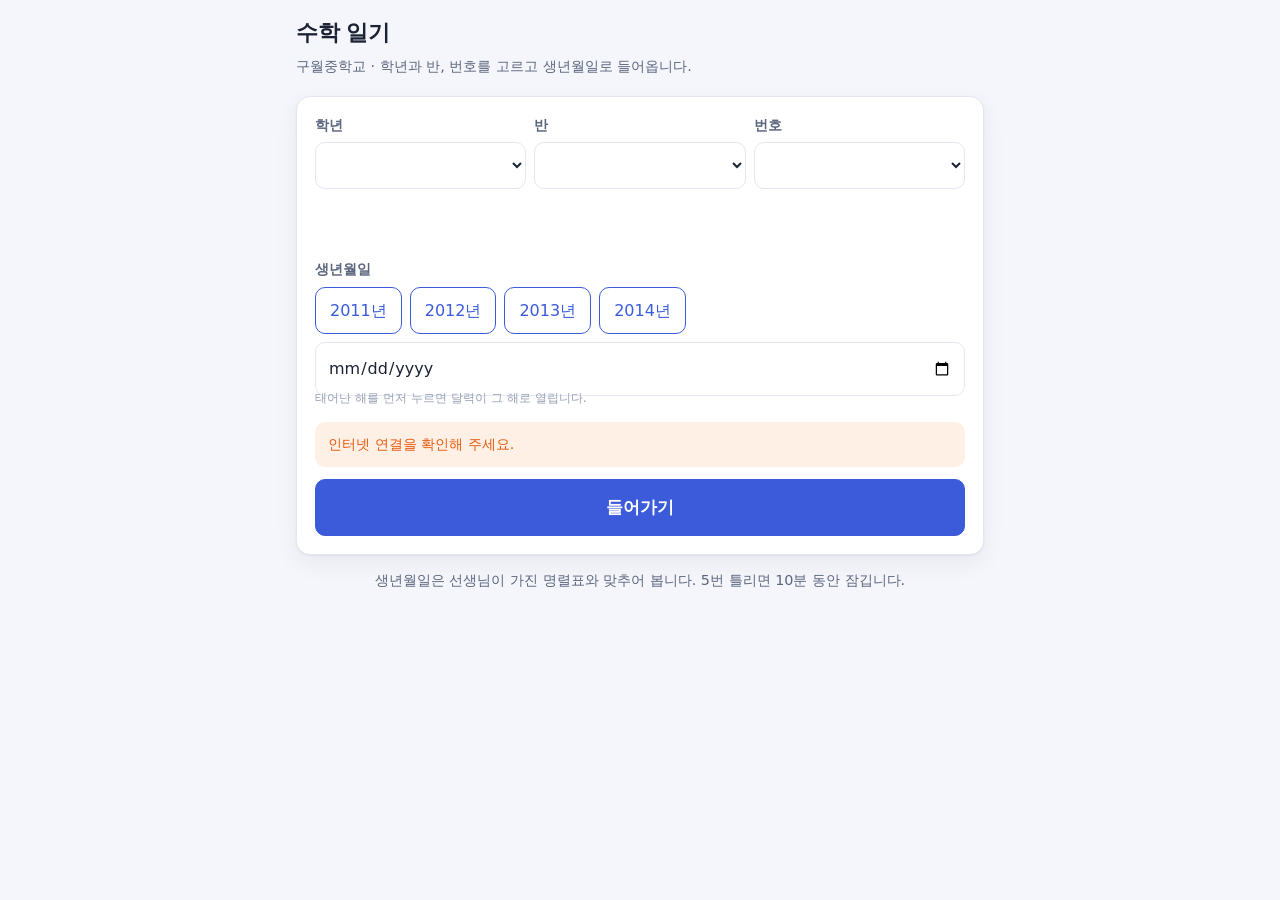
==== index.html @ 3492f1a4 "수학 일기앱 학생·교사 화면 (하이브리드 첫 판) 화면은 정적 페이지, 데이터·인증·나이스는 Apps Script 가 맡는다. - index.html   학년·반·번호 + 생년월일" ====
<!DOCTYPE html>
<html lang="ko">
<head>
<meta charset="utf-8">
<meta name="viewport" content="width=device-width, initial-scale=1, viewport-fit=cover">
<title>수학 일기</title>
<meta name="description" content="구월중학교 수학 일기 — 수학 수업이 있는 날마다 배운 것과 느낀 점을 남깁니다.">
<link rel="stylesheet" href="style.css">
<link rel="icon" href="data:image/svg+xml,<svg xmlns='http://www.w3.org/2000/svg' viewBox='0 0 100 100'><text y='.9em' font-size='90'>📐</text></svg>">
</head>
<body>
<div class="wrap">

  <!-- ══════════ 로그인 ══════════ -->
  <section id="login" class="hide">
    <h1>수학 일기</h1>
    <p class="sub">구월중학교 · 학년과 반, 번호를 고르고 생년월일로 들어옵니다.</p>
    <div class="card">
      <div id="notice" class="msg msg-info hide"></div>

      <div class="grid3">
        <div class="field">
          <label for="selG">학년</label>
          <select id="selG"></select>
        </div>
        <div class="field">
          <label for="selC">반</label>
          <select id="selC"></select>
        </div>
        <div class="field">
          <label for="selN">번호</label>
          <select id="selN"></select>
        </div>
      </div>

      <div style="text-align:center;font-size:1.5rem;font-weight:800;letter-spacing:.12em;
                  margin:4px 0 18px;min-height:2.1rem" id="maskedName"></div>

      <div class="field">
        <label for="birth">생년월일</label>
        <div class="btn-row" style="margin-bottom:8px">
          <button type="button" class="btn-ghost yr" data-y="2011">2011년</button>
          <button type="button" class="btn-ghost yr" data-y="2012">2012년</button>
          <button type="button" class="btn-ghost yr" data-y="2013">2013년</button>
          <button type="button" class="btn-ghost yr" data-y="2014">2014년</button>
        </div>
        <input type="date" id="birth" min="2004-01-01">
        <p class="hint">태어난 해를 먼저 누르면 달력이 그 해로 열립니다.</p>
      </div>

      <div id="loginMsg" class="hide"></div>
      <button class="btn-main" id="btnLogin">들어가기</button>
    </div>
    <p class="sub" style="margin-top:14px;text-align:center">
      생년월일은 선생님이 가진 명렬표와 맞추어 봅니다. 5번 틀리면 10분 동안 잠깁니다.
    </p>
  </section>

  <!-- ══════════ 달력 ══════════ -->
  <section id="cal" class="hide">
    <div class="topbar">
      <div class="who" id="who"></div>
      <button id="btnOut">나가기</button>
    </div>
    <div class="card">
      <div class="cal-head">
        <button id="btnPrev" aria-label="지난 달">◀</button>
        <div class="ym" id="ymLabel"></div>
        <button id="btnNext" aria-label="다음 달">▶</button>
      </div>
      <div class="dow"><div>일</div><div>월</div><div>화</div><div>수</div><div>목</div><div>금</div><div>토</div></div>
      <div class="cal" id="calGrid"></div>
      <div class="progress" id="progress"></div>
      <div class="bar"><i id="bar" style="width:0%"></i></div>
      <div class="legend">
        <span><i class="dot" style="background:var(--brand-soft);border:1px solid var(--brand)"></i> 쓸 수 있어요</span>
        <span><i class="dot" style="background:var(--good)"></i> 다 썼어요</span>
        <span><i class="dot" style="background:transparent;border:1px dashed var(--line)"></i> 기간이 지났어요</span>
      </div>
      <div id="calMsg" class="hide"></div>
    </div>
    <div class="card" style="margin-top:14px">
      <button class="btn-ghost" id="btnAllNotes" style="width:100%">✉ 내가 보낸 쪽지 보기</button>
    </div>
  </section>

  <!-- ══════════ 일기 작성 ══════════ -->
  <section id="ed" class="hide">
    <div class="topbar">
      <button id="btnBack">← 달력</button>
      <div class="when" id="edWhen"></div>
    </div>
    <div class="card">
      <div id="edLocked" class="msg msg-info hide"></div>

      <div class="star-row">
        <span class="lab">오늘 수업은 어땠나요?</span>
        <div class="stars" id="starC"></div>
      </div>
      <div class="star-row" style="border-top:1px solid var(--line)">
        <span class="lab">나는 얼마나 적극적이었나요?</span>
        <div class="stars" id="starM"></div>
      </div>

      <h2>📘 오늘 배운 내용</h2>
      <textarea id="tLearned" maxlength="2000"
        placeholder="예) 맞꼭지각은 항상 크기가 같다는 것을 배웠다."></textarea>
      <div class="counter" id="cLearned"></div>

      <h2>💭 느낀 점</h2>
      <textarea id="tFelt" maxlength="2000"
        placeholder="예) 처음에는 헷갈렸는데 그림을 그려 보니 이해가 됐다."></textarea>
      <div class="counter" id="cFelt"></div>

      <h2>🎯 앞으로 공부할 내용</h2>
      <textarea id="tNext" maxlength="2000"
        placeholder="예) 동위각과 엇각 문제를 더 풀어 봐야겠다."></textarea>
      <div class="counter" id="cNext"></div>

      <p class="hint" style="margin-top:14px">
        세 칸을 모두 쓰지 않아도 됩니다. 쓰고 싶은 칸만 골라 쓰세요.
      </p>

      <div id="edMsg" class="hide"></div>

      <div class="sticky">
        <div class="btn-row">
          <button class="btn-ghost" id="btnNote" style="flex:1">✉ 선생님께 하고싶은 말</button>
          <button class="btn-main" id="btnSave" style="flex:1.4;width:auto">저장하기</button>
        </div>
        <div class="hint" id="draftHint" style="margin:8px 0 0"></div>
      </div>

      <div id="myNotes"></div>
    </div>
  </section>

  <!-- ══════════ 로딩 ══════════ -->
  <section id="loading">
    <div class="loading"><div class="spin"></div>불러오는 중…</div>
  </section>

</div>

<!-- ══════════ 쪽지 모달 ══════════ -->
<div class="modal hide" id="noteModal">
  <div class="box">
    <h2 style="margin-top:0">✉ 선생님께 하고싶은 말</h2>
    <div class="secret">🔒 여기에 쓴 내용은 <b>선생님만</b> 봅니다. 일기와 따로 보관됩니다.</div>
    <textarea id="noteText" maxlength="1000" style="min-height:130px"
      placeholder="궁금한 것, 힘든 것, 하고 싶은 말을 편하게 적어도 됩니다."></textarea>
    <div id="noteMsg" class="hide"></div>
    <div class="btn-row" style="margin-top:12px">
      <button id="noteCancel" style="flex:1">닫기</button>
      <button class="btn-main" id="noteSend" style="flex:1.4;width:auto">보내기</button>
    </div>
  </div>
</div>

<!-- ══════════ 내 쪽지함 모달 ══════════ -->
<div class="modal hide" id="listModal">
  <div class="box">
    <h2 style="margin-top:0">내가 보낸 쪽지</h2>
    <div id="listBody"></div>
    <button style="width:100%;margin-top:14px" id="listClose">닫기</button>
  </div>
</div>

<script src="config.js"></script>
<script>
(function () {
  'use strict';

  var $ = function (id) { return document.getElementById(id); };
  var BOOT = null;      // 서버가 준 기본 설정
  var ME = null;        // { sid, g, c, n, name }
  var TOKEN = null;
  var YM = null;        // 보고 있는 달 'YYYYMM'
  var MONTH = null;     // 이번 달 응답
  var CUR = null;       // 작성 중인 { ymd, perio, editable }
  var starC = 0, starM = 0;
  var draftTimer = null;

  /* ── 저장소(사생활 보호 모드에서도 죽지 않게) ── */
  function lsGet(k) { try { return localStorage.getItem(k); } catch (e) { return null; } }
  function lsSet(k, v) { try { localStorage.setItem(k, v); } catch (e) {} }
  function lsDel(k) { try { localStorage.removeItem(k); } catch (e) {} }

  /* ── 화면 전환 ── */
  function show(id) {
    ['login', 'cal', 'ed', 'loading'].forEach(function (s) {
      $(s).classList.toggle('hide', s !== id);
    });
    window.scrollTo(0, 0);
  }
  function msg(el, text, kind) {
    var e = $(el);
    if (!text) { e.className = 'hide'; e.textContent = ''; return; }
    e.className = 'msg msg-' + (kind || 'err');
    e.textContent = text;
  }
  function errText(r) {
    if (!r) return '알 수 없는 문제가 생겼습니다.';
    if (r.error === 'birth') {
      return r.left > 0
        ? '생년월일이 맞지 않습니다. ' + r.left + '번 더 틀리면 잠깁니다.'
        : '생년월일이 맞지 않습니다.';
    }
    if (r.error === 'locked') return (r.minutes || 10) + '분 동안 잠겼습니다. 잠시 뒤 다시 해 주세요.';
    if (r.error === 'too_late') return '작성 기간(' + r.days + '일)이 지나 고칠 수 없습니다.';
    return window.ERRMSG[r.error] || ('문제가 생겼습니다. (' + r.error + ')');
  }
  function fmtYmd(ymd) {
    var d = ymd.slice(0, 4) + '년 ' + (+ymd.slice(4, 6)) + '월 ' + (+ymd.slice(6, 8)) + '일';
    var dow = ['일', '월', '화', '수', '목', '금', '토'][
      new Date(+ymd.slice(0, 4), +ymd.slice(4, 6) - 1, +ymd.slice(6, 8)).getDay()];
    return d + ' (' + dow + ')';
  }

  /* ══════════ 시작 ══════════ */
  async function boot() {
    show('loading');
    try {
      BOOT = await window.api('boot');
    } catch (e) {
      show('login');
      msg('loginMsg', e.message, 'err');
      return;
    }
    if (BOOT.error) { show('login'); msg('loginMsg', errText(BOOT), 'err'); return; }
    if (BOOT.notice) { $('notice').textContent = BOOT.notice; $('notice').classList.remove('hide'); }
    if (!BOOT.open) {
      show('login');
      msg('loginMsg', '지금은 일기앱이 잠겨 있습니다.', 'info');
      $('btnLogin').disabled = true;
    }
    $('birth').max = BOOT.today.slice(0, 4) + '-' + BOOT.today.slice(4, 6) + '-' + BOOT.today.slice(6, 8);

    // 학년 채우기
    var g = $('selG');
    g.innerHTML = BOOT.grades.map(function (x) {
      return '<option value="' + x + '">' + x + '학년</option>';
    }).join('');
    fillClasses();

    // 이미 들어와 있던 사람은 바로 달력으로
    TOKEN = lsGet('md.token');
    var saved = lsGet('md.me');
    if (TOKEN && saved) {
      try { ME = JSON.parse(saved); } catch (e) { ME = null; }
      if (ME) { openCalendar(BOOT.today.slice(0, 6)); return; }
    }
    show('login');
  }

  function fillClasses() {
    var g = +$('selG').value;
    var list = (BOOT.classes[g] || []).slice().sort(function (a, b) { return a - b; });
    $('selC').innerHTML = list.map(function (x) {
      return '<option value="' + x + '">' + x + '반</option>';
    }).join('');
    fillNumbers();
  }

  async function fillNumbers() {
    var g = +$('selG').value, c = +$('selC').value;
    if (!g || !c) return;
    $('selN').innerHTML = '<option>…</option>';
    $('maskedName').textContent = '';
    var r;
    try { r = await window.api('numbers', { grade: g, cls: c }); }
    catch (e) { msg('loginMsg', e.message, 'err'); return; }
    if (r.error) { msg('loginMsg', errText(r), 'err'); return; }
    msg('loginMsg', '');
    $('selN').innerHTML = '<option value="">번호</option>' + r.students.map(function (s) {
      return '<option value="' + s.no + '" data-m="' + s.masked + '">' + s.no + '번</option>';
    }).join('');
    showMasked();
  }

  function showMasked() {
    var o = $('selN').selectedOptions[0];
    $('maskedName').textContent = (o && o.dataset.m) ? o.dataset.m : '';
  }

  async function doLogin() {
    var g = +$('selG').value, c = +$('selC').value, n = +$('selN').value;
    var b = $('birth').value;
    if (!n) { msg('loginMsg', '번호를 골라 주세요.', 'err'); return; }
    if (!b) { msg('loginMsg', '생년월일을 골라 주세요.', 'err'); return; }
    $('btnLogin').disabled = true;
    $('btnLogin').textContent = '확인 중…';
    var r;
    try { r = await window.api('login', { grade: g, cls: c, no: n, birth: b }); }
    catch (e) { msg('loginMsg', e.message, 'err'); reset(); return; }
    if (r.error) { msg('loginMsg', errText(r), 'err'); reset(); return; }
    TOKEN = r.token;
    ME = r.student;
    lsSet('md.token', TOKEN);
    lsSet('md.me', JSON.stringify(ME));
    reset();
    openCalendar(BOOT.today.slice(0, 6));

    function reset() {
      $('btnLogin').disabled = false;
      $('btnLogin').textContent = '들어가기';
    }
  }

  function logout() {
    lsDel('md.token'); lsDel('md.me');
    TOKEN = null; ME = null;
    $('birth').value = '';
    show('login');
  }

  /* ══════════ 달력 ══════════ */
  async function openCalendar(ym) {
    YM = ym;
    show('loading');
    var r;
    try { r = await window.api('month', { token: TOKEN, ym: ym }); }
    catch (e) { show('cal'); msg('calMsg', e.message, 'err'); return; }
    if (r.error === 'auth') { logout(); msg('loginMsg', window.ERRMSG.auth, 'info'); return; }
    if (r.error) { show('cal'); msg('calMsg', errText(r), 'err'); return; }
    MONTH = r;
    ME = Object.assign(ME || {}, r.student, { sid: ME ? ME.sid : null });
    $('who').innerHTML = r.student.name + '<small>' + r.student.g + '학년 ' + r.student.c +
      '반 ' + r.student.n + '번</small>';
    msg('calMsg', '');
    renderCalendar();
    show('cal');
  }

  function renderCalendar() {
    var y = +YM.slice(0, 4), m = +YM.slice(4, 6);
    $('ymLabel').textContent = y + '년 ' + m + '월';

    // 날짜 → 그 날의 수업들
    var byDay = {};
    MONTH.days.forEach(function (d) {
      (byDay[d.ymd] = byDay[d.ymd] || []).push(d);
    });

    var first = new Date(y, m - 1, 1).getDay();
    var last = new Date(y, m, 0).getDate();
    var html = '';
    for (var i = 0; i < first; i++) html += '<div class="cell blank"></div>';
    for (var d = 1; d <= last; d++) {
      var ymd = YM + ('0' + d).slice(-2);
      var dow = new Date(y, m - 1, d).getDay();
      var cls = 'cell' + (ymd === MONTH.today ? ' today' : '') +
                (dow === 0 ? ' sun' : dow === 6 ? ' sat' : '');
      html += '<div class="' + cls + '"><div class="dnum">' + d + '</div>';
      (byDay[ymd] || []).forEach(function (s) {
        var k = s.done ? 'done' : (s.editable ? '' : 'locked');
        var tag = s.done ? '다 썼어요' : (s.editable ? '쓰기' : '기간 지남');
        var star = s.done && s.starClass ? ' ' + '★'.repeat(s.starClass) : '';
        html += '<button class="slot ' + k + '" data-ymd="' + s.ymd + '" data-perio="' + s.perio + '"' +
                (s.editable || s.done ? '' : ' disabled') + '>' +
                s.perio + '교시 ' + (BOOT.subject || '수학') +
                '<span class="tag">' + tag + star +
                (s.notes ? ' ✉' + s.notes : '') + '</span></button>';
      });
      html += '</div>';
    }
    $('calGrid').innerHTML = html;

    var tot = MONTH.days.length;
    var done = MONTH.days.filter(function (d2) { return d2.done; }).length;
    $('progress').textContent = tot
      ? '이번 달 수학 수업 ' + tot + '번 중 ' + done + '번 썼어요.'
      : '이번 달에는 수학 수업이 없어요.';
    $('bar').style.width = tot ? Math.round(done / tot * 100) + '%' : '0%';

    Array.prototype.forEach.call($('calGrid').querySelectorAll('.slot'), function (b) {
      b.addEventListener('click', function () {
        openEditor(b.dataset.ymd, +b.dataset.perio);
      });
    });
  }

  function moveMonth(step) {
    var y = +YM.slice(0, 4), m = +YM.slice(4, 6) + step;
    if (m < 1) { m = 12; y--; }
    if (m > 12) { m = 1; y++; }
    openCalendar(String(y) + ('0' + m).slice(-2));
  }

  /* ══════════ 일기 작성 ══════════ */
  function draftKey(ymd, perio) { return 'md.draft.' + (ME ? ME.sid : '') + '.' + ymd + '.' + perio; }

  async function openEditor(ymd, perio) {
    show('loading');
    var r;
    try { r = await window.api('entry', { token: TOKEN, ymd: ymd, perio: perio }); }
    catch (e) { show('cal'); msg('calMsg', e.message, 'err'); return; }
    if (r.error === 'auth') { logout(); return; }
    if (r.error) { show('cal'); msg('calMsg', errText(r), 'err'); return; }

    CUR = { ymd: ymd, perio: perio, editable: r.editable };
    $('edWhen').textContent = fmtYmd(ymd) + ' ' + perio + '교시';
    msg('edMsg', '');

    var e = r.entry;
    var draft = null;
    try { draft = JSON.parse(lsGet(draftKey(ymd, perio)) || 'null'); } catch (x) {}
    // 저장된 것보다 임시저장이 더 최근이면 임시저장을 살린다
    var useDraft = draft && (!e.savedMs || draft.at > e.savedMs);
    var src = useDraft ? draft : e;

    $('tLearned').value = src.learned || '';
    $('tFelt').value = src.felt || '';
    $('tNext').value = src.next || '';
    starC = src.starClass || 0;
    starM = src.starMe || 0;
    paintStars();
    counters();
    $('draftHint').textContent = useDraft
      ? '⚠ 저장하지 않고 닫은 내용이 남아 있어 되살렸습니다.'
      : (e.savedMs ? '저장됨 · ' + (e.editCnt ? e.editCnt + '번 고쳤어요' : '') : '');

    var lock = !r.editable;
    ['tLearned', 'tFelt', 'tNext'].forEach(function (i) { $(i).disabled = lock; });
    $('btnSave').disabled = lock;
    Array.prototype.forEach.call(document.querySelectorAll('.stars button'), function (b) {
      b.disabled = lock;
    });
    $('edLocked').classList.toggle('hide', !lock);
    if (lock) {
      $('edLocked').textContent = '작성 기간이 지나 읽기만 할 수 있습니다.';
    }

    renderMyNotes(r.notes);
    show('ed');
  }

  function paintStars() {
    [['starC', starC], ['starM', starM]].forEach(function (p) {
      var box = $(p[0]);
      if (!box.children.length) {
        box.innerHTML = '★★★★★'.split('').map(function (_, i) {
          return '<button type="button" data-v="' + (i + 1) + '" aria-label="' + (i + 1) + '점">★</button>';
        }).join('');
        Array.prototype.forEach.call(box.children, function (b) {
          b.addEventListener('click', function () {
            var v = +b.dataset.v;
            if (p[0] === 'starC') starC = (starC === v ? 0 : v);
            else starM = (starM === v ? 0 : v);
            paintStars();
            saveDraft();
          });
        });
      }
      var val = (p[0] === 'starC') ? starC : starM;
      Array.prototype.forEach.call(box.children, function (b, i) {
        b.classList.toggle('on', i < val);
      });
    });
  }

  function counters() {
    [['tLearned', 'cLearned'], ['tFelt', 'cFelt'], ['tNext', 'cNext']].forEach(function (p) {
      var n = $(p[0]).value.length;
      $(p[1]).textContent = n ? n + ' / 2000자' : '';
    });
  }

  function saveDraft() {
    if (!CUR || !CUR.editable) return;
    lsSet(draftKey(CUR.ymd, CUR.perio), JSON.stringify({
      learned: $('tLearned').value, felt: $('tFelt').value, next: $('tNext').value,
      starClass: starC, starMe: starM, at: Date.now()
    }));
  }

  async function doSave() {
    if (!CUR) return;
    var payload = {
      token: TOKEN, ymd: CUR.ymd, perio: CUR.perio,
      learned: $('tLearned').value, felt: $('tFelt').value, next: $('tNext').value,
      starClass: starC, starMe: starM
    };
    $('btnSave').disabled = true;
    $('btnSave').textContent = '저장 중…';
    var r;
    try { r = await window.api('save', payload); }
    catch (e) { msg('edMsg', e.message, 'err'); done(); return; }
    if (r.error === 'auth') { logout(); return; }
    if (r.error) { msg('edMsg', errText(r), 'err'); done(); return; }
    lsDel(draftKey(CUR.ymd, CUR.perio));
    msg('edMsg', '저장했어요!', 'ok');
    done();
    setTimeout(function () { openCalendar(YM); }, 700);

    function done() {
      $('btnSave').disabled = false;
      $('btnSave').textContent = '저장하기';
    }
  }

  /* ══════════ 쪽지 ══════════ */
  function renderMyNotes(notes) {
    if (!notes || !notes.length) { $('myNotes').innerHTML = ''; return; }
    $('myNotes').innerHTML = '<h2>✉ 이 시간에 보낸 쪽지</h2>' + notes.map(noteHtml).join('');
  }
  function noteHtml(n) {
    return '<div class="note-item"><div class="meta">' +
      new Date(n.ms).toLocaleString('ko-KR') + (n.read ? ' · 선생님이 확인했어요' : ' · 아직 안 읽음') +
      '</div><div>' + esc(n.text) + '</div>' +
      (n.reply ? '<div class="reply"><b>선생님:</b> ' + esc(n.reply) + '</div>' : '') + '</div>';
  }
  function esc(s) {
    return String(s).replace(/[&<>"]/g, function (c) {
      return ({ '&': '&amp;', '<': '&lt;', '>': '&gt;', '"': '&quot;' })[c];
    }).replace(/\n/g, '<br>');
  }

  async function sendNote() {
    var t = $('noteText').value.trim();
    if (!t) { msg('noteMsg', '내용을 적어 주세요.', 'err'); return; }
    $('noteSend').disabled = true;
    var r;
    try {
      r = await window.api('note', {
        token: TOKEN, ymd: CUR ? CUR.ymd : '', perio: CUR ? CUR.perio : 0, text: t
      });
    } catch (e) { msg('noteMsg', e.message, 'err'); $('noteSend').disabled = false; return; }
    $('noteSend').disabled = false;
    if (r.error === 'auth') { logout(); return; }
    if (r.error) { msg('noteMsg', errText(r), 'err'); return; }
    $('noteText').value = '';
    msg('noteMsg', '선생님께 보냈어요.', 'ok');
    setTimeout(function () {
      $('noteModal').classList.add('hide');
      msg('noteMsg', '');
      if (CUR) openEditor(CUR.ymd, CUR.perio);
    }, 800);
  }

  async function openAllNotes() {
    $('listBody').innerHTML = '<div class="loading"><div class="spin"></div></div>';
    $('listModal').classList.remove('hide');
    var r;
    try { r = await window.api('notes', { token: TOKEN }); }
    catch (e) { $('listBody').innerHTML = '<div class="msg msg-err">' + esc(e.message) + '</div>'; return; }
    if (r.error) { $('listBody').innerHTML = '<div class="msg msg-err">' + esc(errText(r)) + '</div>'; return; }
    $('listBody').innerHTML = r.notes.length
      ? r.notes.map(noteHtml).join('')
      : '<p class="sub">아직 보낸 쪽지가 없어요.</p>';
  }

  /* ══════════ 이어 붙이기 ══════════ */
  $('selG').addEventListener('change', fillClasses);
  $('selC').addEventListener('change', fillNumbers);
  $('selN').addEventListener('change', showMasked);
  $('btnLogin').addEventListener('click', doLogin);
  $('birth').addEventListener('keydown', function (e) { if (e.key === 'Enter') doLogin(); });
  Array.prototype.forEach.call(document.querySelectorAll('.yr'), function (b) {
    b.addEventListener('click', function () {
      // 값을 그 해 1월 1일로 두면 달력이 그 해로 열린다
      $('birth').value = b.dataset.y + '-01-01';
      $('birth').focus();
    });
  });

  $('btnOut').addEventListener('click', function () {
    if (confirm('나갈까요? 다음에 다시 번호와 생년월일로 들어와야 합니다.')) logout();
  });
  $('btnPrev').addEventListener('click', function () { moveMonth(-1); });
  $('btnNext').addEventListener('click', function () { moveMonth(1); });
  $('btnBack').addEventListener('click', function () { saveDraft(); openCalendar(YM); });
  $('btnSave').addEventListener('click', doSave);
  $('btnAllNotes').addEventListener('click', openAllNotes);
  $('listClose').addEventListener('click', function () { $('listModal').classList.add('hide'); });

  $('btnNote').addEventListener('click', function () {
    msg('noteMsg', '');
    $('noteModal').classList.remove('hide');
    $('noteText').focus();
  });
  $('noteCancel').addEventListener('click', function () { $('noteModal').classList.add('hide'); });
  $('noteSend').addEventListener('click', sendNote);

  ['tLearned', 'tFelt', 'tNext'].forEach(function (id) {
    $(id).addEventListener('input', function () {
      counters();
      clearTimeout(draftTimer);
      draftTimer = setTimeout(saveDraft, 1200);
    });
  });
  // 태블릿을 덮거나 탭을 옮길 때도 임시저장
  document.addEventListener('visibilitychange', function () {
    if (document.visibilityState === 'hidden') saveDraft();
  });

  paintStars();
  boot();
})();
</script>
</body>
</html>
---- style.css ----
/* 수학 일기앱 — 공용 스타일 (학생·교사 화면이 같이 쓴다) */

:root {
  --bg: #f4f6fb;
  --card: #ffffff;
  --ink: #1b2233;
  --ink-soft: #5c667e;
  --ink-faint: #97a0b5;
  --line: #e2e7f0;
  --brand: #3b5bdb;
  --brand-soft: #e7ecff;
  --brand-ink: #2b45ad;
  --good: #2f9e44;
  --good-soft: #e6f6e9;
  --warn: #e8590c;
  --warn-soft: #fff0e6;
  --star: #f59f00;
  --shadow: 0 1px 2px rgba(27, 34, 51, .06), 0 8px 24px rgba(27, 34, 51, .06);
  --r: 14px;
}

@media (prefers-color-scheme: dark) {
  :root:not([data-theme="light"]) {
    --bg: #12151c;
    --card: #1b1f29;
    --ink: #e8ecf5;
    --ink-soft: #a6b0c4;
    --ink-faint: #6d768b;
    --line: #2a303d;
    --brand: #748ffc;
    --brand-soft: #232b45;
    --brand-ink: #b7c4ff;
    --good: #51cf66;
    --good-soft: #1d2a21;
    --warn: #ff922b;
    --warn-soft: #2d2118;
    --star: #ffd43b;
    --shadow: 0 1px 2px rgba(0, 0, 0, .3), 0 8px 24px rgba(0, 0, 0, .3);
  }
}

* { box-sizing: border-box; }

html, body {
  margin: 0;
  padding: 0;
}

body {
  background: var(--bg);
  color: var(--ink);
  font-family: "Pretendard", -apple-system, BlinkMacSystemFont, "Malgun Gothic",
               "맑은 고딕", "Apple SD Gothic Neo", system-ui, sans-serif;
  font-size: 16px;
  line-height: 1.6;
  -webkit-text-size-adjust: 100%;
}

.wrap {
  max-width: 720px;
  margin: 0 auto;
  padding: 16px;
}

.card {
  background: var(--card);
  border: 1px solid var(--line);
  border-radius: var(--r);
  box-shadow: var(--shadow);
  padding: 18px;
}

h1 { font-size: 1.35rem; margin: 0 0 4px; letter-spacing: -.02em; }
h2 { font-size: 1.05rem; margin: 22px 0 10px; }
.sub { color: var(--ink-soft); font-size: .9rem; margin: 0 0 18px; }
.hide { display: none !important; }

/* ── 단추 ── */
button {
  font: inherit;
  cursor: pointer;
  border-radius: 10px;
  border: 1px solid var(--line);
  background: var(--card);
  color: var(--ink);
  padding: 10px 14px;
  transition: transform .05s ease, background .15s ease;
}
button:active { transform: scale(.98); }
button:disabled { opacity: .5; cursor: default; }

.btn-main {
  background: var(--brand);
  border-color: var(--brand);
  color: #fff;
  font-weight: 700;
  width: 100%;
  padding: 14px;
  font-size: 1.05rem;
}
.btn-ghost { background: transparent; color: var(--brand); border-color: var(--brand); }
.btn-row { display: flex; gap: 8px; flex-wrap: wrap; }

/* ── 입력 ── */
label { display: block; font-size: .85rem; color: var(--ink-soft); margin: 0 0 6px; font-weight: 600; }

select, input[type="date"], input[type="password"], input[type="text"], textarea {
  font: inherit;
  width: 100%;
  padding: 12px;
  border: 1px solid var(--line);
  border-radius: 10px;
  background: var(--card);
  color: var(--ink);
}
select:focus, input:focus, textarea:focus {
  outline: 2px solid var(--brand);
  outline-offset: 1px;
  border-color: var(--brand);
}
textarea { min-height: 96px; resize: vertical; line-height: 1.65; }
.field { margin-bottom: 14px; }
.grid3 { display: grid; grid-template-columns: 1fr 1fr 1fr; gap: 8px; }

/* ── 알림 줄 ── */
.msg { border-radius: 10px; padding: 11px 13px; font-size: .9rem; margin: 12px 0; }
.msg-err { background: var(--warn-soft); color: var(--warn); }
.msg-ok { background: var(--good-soft); color: var(--good); }
.msg-info { background: var(--brand-soft); color: var(--brand-ink); }

/* ── 별점 ── */
.stars { display: flex; gap: 4px; }
.stars button {
  border: none;
  background: none;
  padding: 2px 3px;
  font-size: 1.9rem;
  line-height: 1;
  color: var(--ink-faint);
}
.stars button.on { color: var(--star); }
.star-row {
  display: flex; align-items: center; justify-content: space-between;
  gap: 12px; padding: 8px 0;
}
.star-row .lab { font-weight: 600; font-size: .95rem; }

/* ── 달력 ── */
.cal-head {
  display: flex; align-items: center; justify-content: space-between;
  margin-bottom: 10px; gap: 8px;
}
.cal-head .ym { font-weight: 800; font-size: 1.15rem; }
.dow, .cal { display: grid; grid-template-columns: repeat(7, 1fr); gap: 5px; }
.dow div {
  text-align: center; font-size: .78rem; color: var(--ink-soft);
  padding: 4px 0; font-weight: 600;
}
.dow div:first-child, .cal .sun .dnum { color: #e03131; }
.dow div:last-child, .cal .sat .dnum { color: #1971c2; }

.cell {
  min-height: 74px;
  border: 1px solid var(--line);
  border-radius: 10px;
  padding: 5px;
  background: var(--card);
  display: flex; flex-direction: column; gap: 3px;
}
.cell.blank { border: none; background: none; }
.cell.today { border-color: var(--brand); border-width: 2px; }
.dnum { font-size: .78rem; color: var(--ink-soft); font-weight: 700; }

.slot {
  border: none;
  width: 100%;
  text-align: left;
  border-radius: 8px;
  padding: 4px 5px;
  font-size: .72rem;
  font-weight: 700;
  line-height: 1.25;
  background: var(--brand-soft);
  color: var(--brand-ink);
}
.slot.done { background: var(--good-soft); color: var(--good); }
.slot.locked { background: transparent; color: var(--ink-faint); border: 1px dashed var(--line); }
.slot .tag { display: block; font-size: .64rem; font-weight: 600; opacity: .85; }

.legend { display: flex; gap: 14px; flex-wrap: wrap; font-size: .78rem; color: var(--ink-soft); margin-top: 12px; }
.legend span { display: inline-flex; align-items: center; gap: 5px; }
.dot { width: 11px; height: 11px; border-radius: 4px; display: inline-block; }

/* ── 위쪽 띠 ── */
.topbar {
  display: flex; align-items: center; justify-content: space-between;
  gap: 10px; margin-bottom: 14px;
}
.who { font-weight: 700; font-size: .95rem; }
.who small { display: block; color: var(--ink-soft); font-weight: 500; font-size: .78rem; }
.progress { font-size: .82rem; color: var(--ink-soft); margin-top: 8px; }
.bar { height: 7px; background: var(--line); border-radius: 99px; overflow: hidden; margin-top: 5px; }
.bar i { display: block; height: 100%; background: var(--good); border-radius: 99px; transition: width .3s; }

/* ── 쪽지 모달 ── */
.modal {
  position: fixed; inset: 0; background: rgba(15, 20, 32, .55);
  display: flex; align-items: flex-end; justify-content: center;
  padding: 0; z-index: 50;
}
.modal .box {
  background: var(--card); width: 100%; max-width: 560px;
  border-radius: 18px 18px 0 0; padding: 20px;
  max-height: 88vh; overflow: auto;
}
@media (min-width: 560px) {
  .modal { align-items: center; padding: 16px; }
  .modal .box { border-radius: var(--r); }
}
.secret { background: var(--brand-soft); color: var(--brand-ink); border-radius: 10px; padding: 10px 12px; font-size: .84rem; margin-bottom: 12px; }
.note-item { border-top: 1px solid var(--line); padding: 10px 0; font-size: .88rem; }
.note-item .meta { color: var(--ink-faint); font-size: .75rem; }
.note-item .reply { background: var(--good-soft); color: var(--good); border-radius: 8px; padding: 8px 10px; margin-top: 6px; }

/* ── 일기 작성 ── */
.ed-head { display: flex; align-items: center; gap: 10px; margin-bottom: 4px; }
.ed-head .when { font-weight: 800; font-size: 1.1rem; }
.hint { font-size: .78rem; color: var(--ink-faint); margin: -8px 0 12px; }
.counter { text-align: right; font-size: .72rem; color: var(--ink-faint); margin-top: -8px; }
.sticky {
  position: sticky; bottom: 0; background: var(--card);
  padding: 12px 0 4px; border-top: 1px solid var(--line); margin-top: 8px;
}

/* ── 로딩 ── */
.loading { text-align: center; padding: 40px 0; color: var(--ink-soft); }
.spin {
  width: 26px; height: 26px; margin: 0 auto 12px;
  border: 3px solid var(--line); border-top-color: var(--brand);
  border-radius: 50%; animation: sp .8s linear infinite;
}
@keyframes sp { to { transform: rotate(360deg); } }

/* ── 교사 화면 격자 ── */
.tgrid { overflow-x: auto; }
table.g { border-collapse: collapse; font-size: .8rem; }
table.g th, table.g td {
  border: 1px solid var(--line); padding: 4px 6px; text-align: center; white-space: nowrap;
}
table.g th { background: var(--bg); position: sticky; top: 0; }
table.g td.nm { text-align: left; position: sticky; left: 0; background: var(--card); }
td.y { background: var(--good-soft); color: var(--good); font-weight: 700; }
td.n { color: var(--ink-faint); }
.chip {
  display: inline-block; background: var(--brand-soft); color: var(--brand-ink);
  border-radius: 99px; padding: 2px 10px; font-size: .75rem; font-weight: 700; margin-left: 6px;
}
.entry { border-top: 1px solid var(--line); padding: 12px 0; }
.entry h4 { margin: 0 0 4px; font-size: .95rem; }
.entry p { margin: 4px 0; font-size: .88rem; white-space: pre-wrap; }
.entry .k { color: var(--ink-faint); font-size: .74rem; font-weight: 700; }
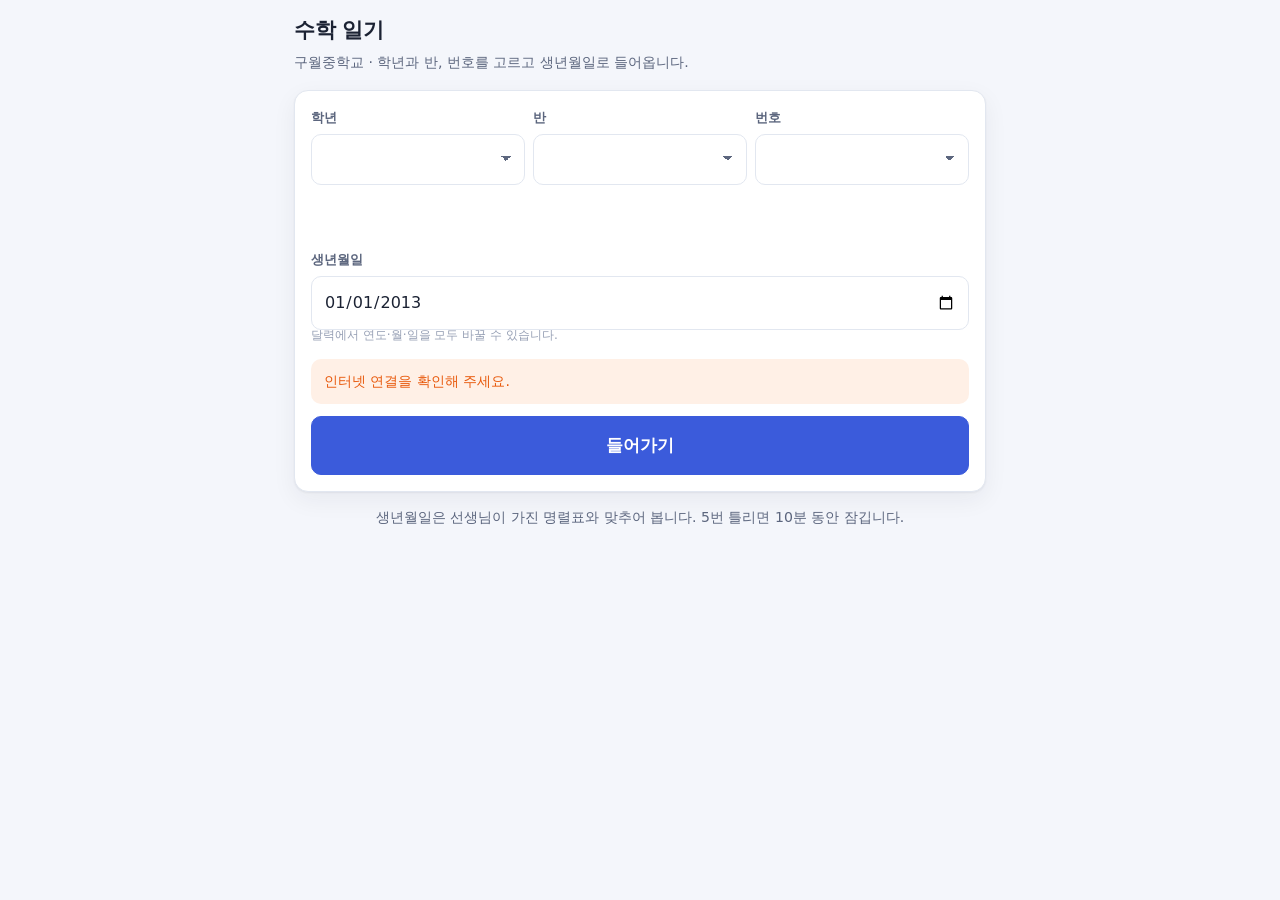
==== commit cf059dc0: "'수업 시간의 나의 활동' 칸, 나의 기록 대시보드, 휴대폰 화면, 세특용 CSV - 서버: 일기 17번 열(여유로 비워 둔 칸)을 '수업활동' 으로. 열 개수는 그대로 18   " ====
--- a/index.html
+++ b/index.html
@@ -4,7 +4,8 @@
 <meta charset="utf-8">
 <meta name="viewport" content="width=device-width, initial-scale=1, viewport-fit=cover">
 <title>수학 일기</title>
-<meta name="description" content="구월중학교 수학 일기 — 수학 수업이 있는 날마다 배운 것과 느낀 점을 남깁니다.">
+<meta name="description" content="구월중학교 수학 일기 — 수학 수업이 있는 날마다 배운 것과 한 일을 남깁니다.">
+<meta name="theme-color" content="#3b5bdb">
 <link rel="stylesheet" href="style.css">
 <link rel="icon" href="data:image/svg+xml,<svg xmlns='http://www.w3.org/2000/svg' viewBox='0 0 100 100'><text y='.9em' font-size='90'>📐</text></svg>">
 </head>
@@ -33,19 +34,13 @@
         </div>
       </div>
 
-      <div style="text-align:center;font-size:1.5rem;font-weight:800;letter-spacing:.12em;
-                  margin:4px 0 18px;min-height:2.1rem" id="maskedName"></div>
+      <div style="text-align:center;font-size:1.45rem;font-weight:800;letter-spacing:.12em;
+                  margin:2px 0 16px;min-height:2rem" id="maskedName"></div>
 
       <div class="field">
         <label for="birth">생년월일</label>
-        <div class="btn-row" style="margin-bottom:8px">
-          <button type="button" class="btn-ghost yr" data-y="2011">2011년</button>
-          <button type="button" class="btn-ghost yr" data-y="2012">2012년</button>
-          <button type="button" class="btn-ghost yr" data-y="2013">2013년</button>
-          <button type="button" class="btn-ghost yr" data-y="2014">2014년</button>
-        </div>
-        <input type="date" id="birth" min="2004-01-01">
-        <p class="hint">태어난 해를 먼저 누르면 달력이 그 해로 열립니다.</p>
+        <input type="date" id="birth" value="2013-01-01" min="2004-01-01">
+        <p class="hint">달력에서 연도·월·일을 모두 바꿀 수 있습니다.</p>
       </div>
 
       <div id="loginMsg" class="hide"></div>
@@ -75,12 +70,13 @@
       <div class="legend">
         <span><i class="dot" style="background:var(--brand-soft);border:1px solid var(--brand)"></i> 쓸 수 있어요</span>
         <span><i class="dot" style="background:var(--good)"></i> 다 썼어요</span>
-        <span><i class="dot" style="background:transparent;border:1px dashed var(--line)"></i> 기간이 지났어요</span>
+        <span><i class="dot" style="background:transparent;border:1px dashed var(--line)"></i> 수업 전 · 기간 지남</span>
       </div>
       <div id="calMsg" class="hide"></div>
     </div>
-    <div class="card" style="margin-top:14px">
-      <button class="btn-ghost" id="btnAllNotes" style="width:100%">✉ 내가 보낸 쪽지 보기</button>
+    <div class="btn-row" style="margin-top:12px">
+      <button class="btn-ghost" id="btnDash" style="flex:1">📊 나의 기록 모아보기</button>
+      <button class="btn-ghost" id="btnAllNotes" style="flex:1">✉ 보낸 쪽지</button>
     </div>
   </section>
 
@@ -88,7 +84,7 @@
   <section id="ed" class="hide">
     <div class="topbar">
       <button id="btnBack">← 달력</button>
-      <div class="when" id="edWhen"></div>
+      <div class="ed-when" id="edWhen"></div>
     </div>
     <div class="card">
       <div id="edLocked" class="msg msg-info hide"></div>
@@ -107,6 +103,13 @@
         placeholder="예) 맞꼭지각은 항상 크기가 같다는 것을 배웠다."></textarea>
       <div class="counter" id="cLearned"></div>
 
+      <h2>🙋 수업 시간의 나의 활동</h2>
+      <p class="tip">내가 <b>직접 한 일</b>을 적어 두면 학기말 생활기록부를 쓸 때 그대로 쓰입니다.
+        맡은 역할, 발표한 것, 친구에게 설명한 것, 끝까지 붙잡고 푼 문제 같은 것을 적어 보세요.</p>
+      <textarea id="tActivity" maxlength="2000"
+        placeholder="예) 모둠에서 각도기로 재는 역할을 맡아, 잘 모르는 친구에게 재는 방법을 설명해 주었다."></textarea>
+      <div class="counter" id="cActivity"></div>
+
       <h2>💭 느낀 점</h2>
       <textarea id="tFelt" maxlength="2000"
         placeholder="예) 처음에는 헷갈렸는데 그림을 그려 보니 이해가 됐다."></textarea>
@@ -117,22 +120,46 @@
         placeholder="예) 동위각과 엇각 문제를 더 풀어 봐야겠다."></textarea>
       <div class="counter" id="cNext"></div>
 
-      <p class="hint" style="margin-top:14px">
-        세 칸을 모두 쓰지 않아도 됩니다. 쓰고 싶은 칸만 골라 쓰세요.
+      <p class="hint" style="margin-top:12px">
+        네 칸을 모두 쓰지 않아도 됩니다. 쓰고 싶은 칸만 골라 쓰세요.
       </p>
 
       <div id="edMsg" class="hide"></div>
 
       <div class="sticky">
         <div class="btn-row">
-          <button class="btn-ghost" id="btnNote" style="flex:1">✉ 선생님께 하고싶은 말</button>
-          <button class="btn-main" id="btnSave" style="flex:1.4;width:auto">저장하기</button>
+          <button class="btn-ghost" id="btnNote" style="flex:1">✉ 선생님께</button>
+          <button class="btn-main" id="btnSave" style="flex:1.5;width:auto">저장하기</button>
         </div>
         <div class="hint" id="draftHint" style="margin:8px 0 0"></div>
       </div>
 
       <div id="myNotes"></div>
     </div>
+  </section>
+
+  <!-- ══════════ 나의 기록 모아보기 ══════════ -->
+  <section id="dash" class="hide">
+    <div class="topbar">
+      <button id="btnDashBack">← 달력</button>
+      <div class="ed-when">📊 나의 기록</div>
+    </div>
+
+    <div class="tiles" id="tiles"></div>
+
+    <div class="card" style="margin-top:12px">
+      <h2 style="margin-top:0">달마다 쓴 개수</h2>
+      <div id="byMonth"></div>
+    </div>
+
+    <div class="card" style="margin-top:12px">
+      <h2 style="margin-top:0">글자 수가 많은 날</h2>
+      <div id="topDays"></div>
+    </div>
+
+    <h2>전체 기록</h2>
+    <div id="recList"></div>
+    <div id="dashMsg" class="hide"></div>
   </section>
 
   <!-- ══════════ 로딩 ══════════ -->
@@ -142,12 +169,12 @@
 
 </div>
 
-<!-- ══════════ 쪽지 모달 ══════════ -->
+<!-- ══════════ 쪽지 보내기 ══════════ -->
 <div class="modal hide" id="noteModal">
   <div class="box">
     <h2 style="margin-top:0">✉ 선생님께 하고싶은 말</h2>
     <div class="secret">🔒 여기에 쓴 내용은 <b>선생님만</b> 봅니다. 일기와 따로 보관됩니다.</div>
-    <textarea id="noteText" maxlength="1000" style="min-height:130px"
+    <textarea id="noteText" maxlength="1000" style="min-height:120px"
       placeholder="궁금한 것, 힘든 것, 하고 싶은 말을 편하게 적어도 됩니다."></textarea>
     <div id="noteMsg" class="hide"></div>
     <div class="btn-row" style="margin-top:12px">
@@ -157,7 +184,7 @@
   </div>
 </div>
 
-<!-- ══════════ 내 쪽지함 모달 ══════════ -->
+<!-- ══════════ 내 쪽지함 ══════════ -->
 <div class="modal hide" id="listModal">
   <div class="box">
     <h2 style="margin-top:0">내가 보낸 쪽지</h2>
@@ -181,6 +208,13 @@
   var starC = 0, starM = 0;
   var draftTimer = null;
 
+  var FIELDS = [
+    { id: 'tLearned',  cnt: 'cLearned',  key: 'learned',  label: '배운 내용' },
+    { id: 'tActivity', cnt: 'cActivity', key: 'activity', label: '나의 활동' },
+    { id: 'tFelt',     cnt: 'cFelt',     key: 'felt',     label: '느낀 점' },
+    { id: 'tNext',     cnt: 'cNext',     key: 'next',     label: '앞으로' }
+  ];
+
   /* ── 저장소(사생활 보호 모드에서도 죽지 않게) ── */
   function lsGet(k) { try { return localStorage.getItem(k); } catch (e) { return null; } }
   function lsSet(k, v) { try { localStorage.setItem(k, v); } catch (e) {} }
@@ -188,7 +222,7 @@
 
   /* ── 화면 전환 ── */
   function show(id) {
-    ['login', 'cal', 'ed', 'loading'].forEach(function (s) {
+    ['login', 'cal', 'ed', 'dash', 'loading'].forEach(function (s) {
       $(s).classList.toggle('hide', s !== id);
     });
     window.scrollTo(0, 0);
@@ -210,11 +244,21 @@
     if (r.error === 'too_late') return '작성 기간(' + r.days + '일)이 지나 고칠 수 없습니다.';
     return window.ERRMSG[r.error] || ('문제가 생겼습니다. (' + r.error + ')');
   }
+  function esc(s) {
+    return String(s == null ? '' : s).replace(/[&<>"]/g, function (c) {
+      return ({ '&': '&amp;', '<': '&lt;', '>': '&gt;', '"': '&quot;' })[c];
+    }).replace(/\n/g, '<br>');
+  }
+  function dowOf(ymd) {
+    return ['일', '월', '화', '수', '목', '금', '토'][
+      new Date(+ymd.slice(0, 4), +ymd.slice(4, 6) - 1, +ymd.slice(6, 8)).getDay()];
+  }
   function fmtYmd(ymd) {
-    var d = ymd.slice(0, 4) + '년 ' + (+ymd.slice(4, 6)) + '월 ' + (+ymd.slice(6, 8)) + '일';
-    var dow = ['일', '월', '화', '수', '목', '금', '토'][
-      new Date(+ymd.slice(0, 4), +ymd.slice(4, 6) - 1, +ymd.slice(6, 8)).getDay()];
-    return d + ' (' + dow + ')';
+    return ymd.slice(0, 4) + '년 ' + (+ymd.slice(4, 6)) + '월 ' +
+           (+ymd.slice(6, 8)) + '일 (' + dowOf(ymd) + ')';
+  }
+  function fmtShort(ymd) {
+    return (+ymd.slice(4, 6)) + '월 ' + (+ymd.slice(6, 8)) + '일 (' + dowOf(ymd) + ')';
   }
 
   /* ══════════ 시작 ══════════ */
@@ -236,14 +280,12 @@
     }
     $('birth').max = BOOT.today.slice(0, 4) + '-' + BOOT.today.slice(4, 6) + '-' + BOOT.today.slice(6, 8);
 
-    // 학년 채우기
     var g = $('selG');
     g.innerHTML = BOOT.grades.map(function (x) {
       return '<option value="' + x + '">' + x + '학년</option>';
     }).join('');
     fillClasses();
 
-    // 이미 들어와 있던 사람은 바로 달력으로
     TOKEN = lsGet('md.token');
     var saved = lsGet('md.me');
     if (TOKEN && saved) {
@@ -310,7 +352,6 @@
   function logout() {
     lsDel('md.token'); lsDel('md.me');
     TOKEN = null; ME = null;
-    $('birth').value = '';
     show('login');
   }
 
@@ -324,9 +365,8 @@
     if (r.error === 'auth') { logout(); msg('loginMsg', window.ERRMSG.auth, 'info'); return; }
     if (r.error) { show('cal'); msg('calMsg', errText(r), 'err'); return; }
     MONTH = r;
-    ME = Object.assign(ME || {}, r.student, { sid: ME ? ME.sid : null });
-    $('who').innerHTML = r.student.name + '<small>' + r.student.g + '학년 ' + r.student.c +
-      '반 ' + r.student.n + '번</small>';
+    $('who').innerHTML = esc(r.student.name) + '<small>' + r.student.g + '학년 ' +
+      r.student.c + '반 ' + r.student.n + '번</small>';
     msg('calMsg', '');
     renderCalendar();
     show('cal');
@@ -336,14 +376,12 @@
     var y = +YM.slice(0, 4), m = +YM.slice(4, 6);
     $('ymLabel').textContent = y + '년 ' + m + '월';
 
-    // 날짜 → 그 날의 수업들
     var byDay = {};
-    MONTH.days.forEach(function (d) {
-      (byDay[d.ymd] = byDay[d.ymd] || []).push(d);
-    });
+    MONTH.days.forEach(function (d) { (byDay[d.ymd] = byDay[d.ymd] || []).push(d); });
 
     var first = new Date(y, m - 1, 1).getDay();
     var last = new Date(y, m, 0).getDate();
+    var subj = BOOT.subject || '수학';
     var html = '';
     for (var i = 0; i < first; i++) html += '<div class="cell blank"></div>';
     for (var d = 1; d <= last; d++) {
@@ -354,13 +392,12 @@
       html += '<div class="' + cls + '"><div class="dnum">' + d + '</div>';
       (byDay[ymd] || []).forEach(function (s) {
         var k = s.done ? 'done' : (s.editable ? '' : 'locked');
-        var tag = s.done ? '다 썼어요' : (s.editable ? '쓰기' : '기간 지남');
-        var star = s.done && s.starClass ? ' ' + '★'.repeat(s.starClass) : '';
+        var tag = s.done ? '다 썼어요'
+          : (s.editable ? '쓰기' : (s.ymd > MONTH.today ? '수업 전' : '기간 지남'));
         html += '<button class="slot ' + k + '" data-ymd="' + s.ymd + '" data-perio="' + s.perio + '"' +
                 (s.editable || s.done ? '' : ' disabled') + '>' +
-                s.perio + '교시 ' + (BOOT.subject || '수학') +
-                '<span class="tag">' + tag + star +
-                (s.notes ? ' ✉' + s.notes : '') + '</span></button>';
+                s.perio + '교시<span class="subj"> ' + subj + '</span>' +
+                '<span class="tag">' + tag + (s.notes ? ' ✉' : '') + '</span></button>';
       });
       html += '</div>';
     }
@@ -369,14 +406,12 @@
     var tot = MONTH.days.length;
     var done = MONTH.days.filter(function (d2) { return d2.done; }).length;
     $('progress').textContent = tot
-      ? '이번 달 수학 수업 ' + tot + '번 중 ' + done + '번 썼어요.'
-      : '이번 달에는 수학 수업이 없어요.';
+      ? '이번 달 ' + subj + ' 수업 ' + tot + '번 중 ' + done + '번 썼어요.'
+      : '이번 달에는 ' + subj + ' 수업이 없어요.';
     $('bar').style.width = tot ? Math.round(done / tot * 100) + '%' : '0%';
 
     Array.prototype.forEach.call($('calGrid').querySelectorAll('.slot'), function (b) {
-      b.addEventListener('click', function () {
-        openEditor(b.dataset.ymd, +b.dataset.perio);
-      });
+      b.addEventListener('click', function () { openEditor(b.dataset.ymd, +b.dataset.perio); });
     });
   }
 
@@ -405,30 +440,29 @@
     var e = r.entry;
     var draft = null;
     try { draft = JSON.parse(lsGet(draftKey(ymd, perio)) || 'null'); } catch (x) {}
-    // 저장된 것보다 임시저장이 더 최근이면 임시저장을 살린다
     var useDraft = draft && (!e.savedMs || draft.at > e.savedMs);
     var src = useDraft ? draft : e;
 
-    $('tLearned').value = src.learned || '';
-    $('tFelt').value = src.felt || '';
-    $('tNext').value = src.next || '';
+    FIELDS.forEach(function (f) { $(f.id).value = src[f.key] || ''; });
     starC = src.starClass || 0;
     starM = src.starMe || 0;
     paintStars();
     counters();
     $('draftHint').textContent = useDraft
       ? '⚠ 저장하지 않고 닫은 내용이 남아 있어 되살렸습니다.'
-      : (e.savedMs ? '저장됨 · ' + (e.editCnt ? e.editCnt + '번 고쳤어요' : '') : '');
+      : (e.savedMs ? '저장됨' + (e.editCnt ? ' · ' + e.editCnt + '번 고쳤어요' : '') : '');
 
     var lock = !r.editable;
-    ['tLearned', 'tFelt', 'tNext'].forEach(function (i) { $(i).disabled = lock; });
+    FIELDS.forEach(function (f) { $(f.id).disabled = lock; });
     $('btnSave').disabled = lock;
     Array.prototype.forEach.call(document.querySelectorAll('.stars button'), function (b) {
       b.disabled = lock;
     });
     $('edLocked').classList.toggle('hide', !lock);
     if (lock) {
-      $('edLocked').textContent = '작성 기간이 지나 읽기만 할 수 있습니다.';
+      $('edLocked').textContent = (ymd > (MONTH ? MONTH.today : ''))
+        ? '아직 수업 전이라 쓸 수 없어요. 수업이 끝난 뒤에 와 주세요.'
+        : '작성 기간이 지나 읽기만 할 수 있습니다.';
     }
 
     renderMyNotes(r.notes);
@@ -436,7 +470,7 @@
   }
 
   function paintStars() {
-    [['starC', starC], ['starM', starM]].forEach(function (p) {
+    [['starC', 'C'], ['starM', 'M']].forEach(function (p) {
       var box = $(p[0]);
       if (!box.children.length) {
         box.innerHTML = '★★★★★'.split('').map(function (_, i) {
@@ -445,14 +479,14 @@
         Array.prototype.forEach.call(box.children, function (b) {
           b.addEventListener('click', function () {
             var v = +b.dataset.v;
-            if (p[0] === 'starC') starC = (starC === v ? 0 : v);
+            if (p[1] === 'C') starC = (starC === v ? 0 : v);
             else starM = (starM === v ? 0 : v);
             paintStars();
             saveDraft();
           });
         });
       }
-      var val = (p[0] === 'starC') ? starC : starM;
+      var val = (p[1] === 'C') ? starC : starM;
       Array.prototype.forEach.call(box.children, function (b, i) {
         b.classList.toggle('on', i < val);
       });
@@ -460,27 +494,23 @@
   }
 
   function counters() {
-    [['tLearned', 'cLearned'], ['tFelt', 'cFelt'], ['tNext', 'cNext']].forEach(function (p) {
-      var n = $(p[0]).value.length;
-      $(p[1]).textContent = n ? n + ' / 2000자' : '';
+    FIELDS.forEach(function (f) {
+      var n = $(f.id).value.length;
+      $(f.cnt).textContent = n ? n + ' / 2000자' : '';
     });
   }
 
   function saveDraft() {
     if (!CUR || !CUR.editable) return;
-    lsSet(draftKey(CUR.ymd, CUR.perio), JSON.stringify({
-      learned: $('tLearned').value, felt: $('tFelt').value, next: $('tNext').value,
-      starClass: starC, starMe: starM, at: Date.now()
-    }));
+    var o = { starClass: starC, starMe: starM, at: Date.now() };
+    FIELDS.forEach(function (f) { o[f.key] = $(f.id).value; });
+    lsSet(draftKey(CUR.ymd, CUR.perio), JSON.stringify(o));
   }
 
   async function doSave() {
     if (!CUR) return;
-    var payload = {
-      token: TOKEN, ymd: CUR.ymd, perio: CUR.perio,
-      learned: $('tLearned').value, felt: $('tFelt').value, next: $('tNext').value,
-      starClass: starC, starMe: starM
-    };
+    var payload = { token: TOKEN, ymd: CUR.ymd, perio: CUR.perio, starClass: starC, starMe: starM };
+    FIELDS.forEach(function (f) { payload[f.key] = $(f.id).value; });
     $('btnSave').disabled = true;
     $('btnSave').textContent = '저장 중…';
     var r;
@@ -499,6 +529,64 @@
     }
   }
 
+  /* ══════════ 나의 기록 모아보기 ══════════ */
+  async function openDash() {
+    show('loading');
+    var r;
+    try { r = await window.api('mydash', { token: TOKEN }); }
+    catch (e) { show('cal'); msg('calMsg', e.message, 'err'); return; }
+    if (r.error === 'auth') { logout(); return; }
+    if (r.error) { show('cal'); msg('calMsg', errText(r), 'err'); return; }
+
+    var s = r.summary;
+    var rate = s.past ? Math.round(s.done / s.past * 100) : 0;
+    $('tiles').innerHTML =
+      tile(s.done + '개', '쓴 기록', 'hi') +
+      tile(rate + '%', '지나간 수업 ' + s.past + '번 중') +
+      tile(s.chars.toLocaleString() + '자', '내가 쓴 글자') +
+      tile(s.avgMe ? s.avgMe.toFixed(1) : '—', '나의 참여도 평균', 'star');
+
+    // 달마다
+    var months = Object.keys(s.monthsTotal).sort();
+    $('byMonth').innerHTML = months.length ? months.map(function (ym) {
+      var tot = s.monthsTotal[ym] || 0;
+      var got = s.byMonth[ym] || 0;
+      var pct = tot ? Math.round(got / tot * 100) : 0;
+      return '<div class="mrow"><span class="mname">' + (+ym.slice(4, 6)) + '월</span>' +
+        '<span class="mbar"><i style="width:' + pct + '%"></i></span>' +
+        '<span class="mval">' + got + ' / ' + tot + '</span></div>';
+    }).join('') : '<p class="sub">아직 수업이 없어요.</p>';
+
+    // 글자 수 많은 날
+    var top = r.entries.slice().sort(function (a, b) { return b.chars - a.chars; }).slice(0, 5)
+      .filter(function (e) { return e.chars > 0; });
+    var max = top.length ? top[0].chars : 1;
+    $('topDays').innerHTML = top.length ? top.map(function (e) {
+      return '<div class="mrow"><span class="mname">' + (+e.ymd.slice(4, 6)) + '/' +
+        (+e.ymd.slice(6, 8)) + '</span>' +
+        '<span class="mbar"><i style="width:' + Math.round(e.chars / max * 100) + '%"></i></span>' +
+        '<span class="mval">' + e.chars + '자</span></div>';
+    }).join('') : '<p class="sub">아직 쓴 글이 없어요.</p>';
+
+    // 전체 기록
+    $('recList').innerHTML = r.entries.length ? r.entries.map(function (e) {
+      var body = FIELDS.map(function (f) {
+        return e[f.key] ? '<p><span class="k">' + f.label + '</span>' + esc(e[f.key]) + '</p>' : '';
+      }).join('');
+      return '<div class="rec"><div class="rhead">' +
+        '<span class="rwhen">' + fmtShort(e.ymd) + ' ' + e.perio + '교시</span>' +
+        '<span class="rstar">' + (e.starClass ? '수업 ' + '★'.repeat(e.starClass) : '') +
+        (e.starMe ? ' · 참여 ' + '★'.repeat(e.starMe) : '') + '</span></div>' +
+        (body || '<p class="sub" style="margin:0">별점만 남겼어요.</p>') + '</div>';
+    }).join('') : '<p class="sub">아직 쓴 기록이 없어요. 달력에서 수학 수업 칸을 눌러 시작해 보세요.</p>';
+
+    show('dash');
+  }
+  function tile(big, small, kind) {
+    return '<div class="tile' + (kind ? ' ' + kind : '') + '"><b>' + big + '</b><span>' +
+      small + '</span></div>';
+  }
+
   /* ══════════ 쪽지 ══════════ */
   function renderMyNotes(notes) {
     if (!notes || !notes.length) { $('myNotes').innerHTML = ''; return; }
@@ -506,14 +594,10 @@
   }
   function noteHtml(n) {
     return '<div class="note-item"><div class="meta">' +
-      new Date(n.ms).toLocaleString('ko-KR') + (n.read ? ' · 선생님이 확인했어요' : ' · 아직 안 읽음') +
+      new Date(n.ms).toLocaleString('ko-KR') +
+      (n.read ? ' · 선생님이 확인했어요' : ' · 아직 안 읽음') +
       '</div><div>' + esc(n.text) + '</div>' +
       (n.reply ? '<div class="reply"><b>선생님:</b> ' + esc(n.reply) + '</div>' : '') + '</div>';
-  }
-  function esc(s) {
-    return String(s).replace(/[&<>"]/g, function (c) {
-      return ({ '&': '&amp;', '<': '&lt;', '>': '&gt;', '"': '&quot;' })[c];
-    }).replace(/\n/g, '<br>');
   }
 
   async function sendNote() {
@@ -556,13 +640,6 @@
   $('selN').addEventListener('change', showMasked);
   $('btnLogin').addEventListener('click', doLogin);
   $('birth').addEventListener('keydown', function (e) { if (e.key === 'Enter') doLogin(); });
-  Array.prototype.forEach.call(document.querySelectorAll('.yr'), function (b) {
-    b.addEventListener('click', function () {
-      // 값을 그 해 1월 1일로 두면 달력이 그 해로 열린다
-      $('birth').value = b.dataset.y + '-01-01';
-      $('birth').focus();
-    });
-  });
 
   $('btnOut').addEventListener('click', function () {
     if (confirm('나갈까요? 다음에 다시 번호와 생년월일로 들어와야 합니다.')) logout();
@@ -571,6 +648,8 @@
   $('btnNext').addEventListener('click', function () { moveMonth(1); });
   $('btnBack').addEventListener('click', function () { saveDraft(); openCalendar(YM); });
   $('btnSave').addEventListener('click', doSave);
+  $('btnDash').addEventListener('click', openDash);
+  $('btnDashBack').addEventListener('click', function () { openCalendar(YM); });
   $('btnAllNotes').addEventListener('click', openAllNotes);
   $('listClose').addEventListener('click', function () { $('listModal').classList.add('hide'); });
 
@@ -582,14 +661,14 @@
   $('noteCancel').addEventListener('click', function () { $('noteModal').classList.add('hide'); });
   $('noteSend').addEventListener('click', sendNote);
 
-  ['tLearned', 'tFelt', 'tNext'].forEach(function (id) {
-    $(id).addEventListener('input', function () {
+  FIELDS.forEach(function (f) {
+    $(f.id).addEventListener('input', function () {
       counters();
       clearTimeout(draftTimer);
       draftTimer = setTimeout(saveDraft, 1200);
     });
   });
-  // 태블릿을 덮거나 탭을 옮길 때도 임시저장
+  // 화면을 덮거나 앱을 옮길 때도 임시저장 (휴대폰에서 자주 일어난다)
   document.addEventListener('visibilitychange', function () {
     if (document.visibilityState === 'hidden') saveDraft();
   });
--- a/style.css
+++ b/style.css
@@ -1,4 +1,10 @@
-/* 수학 일기앱 — 공용 스타일 (학생·교사 화면이 같이 쓴다) */
+/* 수학 일기앱 — 공용 스타일 (학생·교사 화면이 같이 쓴다)
+ *
+ * 학생은 대부분 휴대폰으로 쓴다. 그래서 기본을 작은 화면으로 잡고 넓은 화면에서 키운다.
+ *  - 입력칸 글씨는 16px 아래로 내리지 않는다(그 아래면 iOS 가 화면을 확 당긴다)
+ *  - 누르는 것은 44px 이상
+ *  - 가로 스크롤이 절대 생기지 않게 한다
+ */
 
 :root {
   --bg: #f4f6fb;
@@ -17,6 +23,7 @@
   --star: #f59f00;
   --shadow: 0 1px 2px rgba(27, 34, 51, .06), 0 8px 24px rgba(27, 34, 51, .06);
   --r: 14px;
+  --gutter: 14px;
 }
 
 @media (prefers-color-scheme: dark) {
@@ -41,10 +48,7 @@
 
 * { box-sizing: border-box; }
 
-html, body {
-  margin: 0;
-  padding: 0;
-}
+html, body { margin: 0; padding: 0; overflow-x: hidden; }
 
 body {
   background: var(--bg);
@@ -54,12 +58,14 @@
   font-size: 16px;
   line-height: 1.6;
   -webkit-text-size-adjust: 100%;
+  overscroll-behavior-y: contain;
 }
 
 .wrap {
   max-width: 720px;
   margin: 0 auto;
-  padding: 16px;
+  padding: var(--gutter);
+  padding-bottom: calc(var(--gutter) + env(safe-area-inset-bottom, 0px));
 }
 
 .card {
@@ -67,12 +73,12 @@
   border: 1px solid var(--line);
   border-radius: var(--r);
   box-shadow: var(--shadow);
-  padding: 18px;
-}
-
-h1 { font-size: 1.35rem; margin: 0 0 4px; letter-spacing: -.02em; }
-h2 { font-size: 1.05rem; margin: 22px 0 10px; }
-.sub { color: var(--ink-soft); font-size: .9rem; margin: 0 0 18px; }
+  padding: 16px;
+}
+
+h1 { font-size: 1.3rem; margin: 0 0 4px; letter-spacing: -.02em; }
+h2 { font-size: 1rem; margin: 20px 0 8px; }
+.sub { color: var(--ink-soft); font-size: .88rem; margin: 0 0 16px; }
 .hide { display: none !important; }
 
 /* ── 단추 ── */
@@ -83,8 +89,10 @@
   border: 1px solid var(--line);
   background: var(--card);
   color: var(--ink);
-  padding: 10px 14px;
+  padding: 11px 14px;
+  min-height: 44px;
   transition: transform .05s ease, background .15s ease;
+  -webkit-tap-highlight-color: transparent;
 }
 button:active { transform: scale(.98); }
 button:disabled { opacity: .5; cursor: default; }
@@ -95,142 +103,183 @@
   color: #fff;
   font-weight: 700;
   width: 100%;
-  padding: 14px;
+  padding: 15px;
   font-size: 1.05rem;
 }
 .btn-ghost { background: transparent; color: var(--brand); border-color: var(--brand); }
 .btn-row { display: flex; gap: 8px; flex-wrap: wrap; }
 
 /* ── 입력 ── */
-label { display: block; font-size: .85rem; color: var(--ink-soft); margin: 0 0 6px; font-weight: 600; }
-
-select, input[type="date"], input[type="password"], input[type="text"], textarea {
+label { display: block; font-size: .82rem; color: var(--ink-soft); margin: 0 0 6px; font-weight: 600; }
+
+select, input[type="date"], input[type="month"], input[type="password"],
+input[type="text"], textarea {
   font: inherit;
+  font-size: 16px;          /* 16px 아래면 iOS 가 화면을 당긴다 */
   width: 100%;
   padding: 12px;
+  min-height: 46px;
   border: 1px solid var(--line);
   border-radius: 10px;
   background: var(--card);
   color: var(--ink);
-}
+  -webkit-appearance: none;
+  appearance: none;
+}
+select {
+  background-image: linear-gradient(45deg, transparent 50%, var(--ink-soft) 50%),
+                    linear-gradient(135deg, var(--ink-soft) 50%, transparent 50%);
+  background-position: calc(100% - 18px) 21px, calc(100% - 13px) 21px;
+  background-size: 5px 5px, 5px 5px;
+  background-repeat: no-repeat;
+  padding-right: 34px;
+}
+input[type="date"] { -webkit-appearance: none; min-height: 46px; }
 select:focus, input:focus, textarea:focus {
   outline: 2px solid var(--brand);
   outline-offset: 1px;
   border-color: var(--brand);
 }
-textarea { min-height: 96px; resize: vertical; line-height: 1.65; }
+textarea { min-height: 92px; resize: vertical; line-height: 1.65; }
 .field { margin-bottom: 14px; }
 .grid3 { display: grid; grid-template-columns: 1fr 1fr 1fr; gap: 8px; }
 
 /* ── 알림 줄 ── */
-.msg { border-radius: 10px; padding: 11px 13px; font-size: .9rem; margin: 12px 0; }
+.msg { border-radius: 10px; padding: 11px 13px; font-size: .88rem; margin: 12px 0; }
 .msg-err { background: var(--warn-soft); color: var(--warn); }
 .msg-ok { background: var(--good-soft); color: var(--good); }
 .msg-info { background: var(--brand-soft); color: var(--brand-ink); }
 
 /* ── 별점 ── */
-.stars { display: flex; gap: 4px; }
+.stars { display: flex; gap: 2px; }
 .stars button {
   border: none;
   background: none;
-  padding: 2px 3px;
-  font-size: 1.9rem;
+  padding: 4px 5px;
+  min-height: 44px;
+  font-size: 1.85rem;
   line-height: 1;
   color: var(--ink-faint);
 }
 .stars button.on { color: var(--star); }
 .star-row {
   display: flex; align-items: center; justify-content: space-between;
-  gap: 12px; padding: 8px 0;
-}
-.star-row .lab { font-weight: 600; font-size: .95rem; }
+  gap: 8px; padding: 6px 0;
+}
+.star-row .lab { font-weight: 600; font-size: .92rem; }
+
+/* ── 위쪽 띠 ── */
+.topbar {
+  display: flex; align-items: center; justify-content: space-between;
+  gap: 8px; margin-bottom: 12px;
+}
+.topbar h1 { font-size: 1.15rem; }
+.who { font-weight: 700; font-size: .95rem; line-height: 1.3; }
+.who small { display: block; color: var(--ink-soft); font-weight: 500; font-size: .76rem; }
+.progress { font-size: .8rem; color: var(--ink-soft); margin-top: 10px; }
+.bar { height: 7px; background: var(--line); border-radius: 99px; overflow: hidden; margin-top: 5px; }
+.bar i { display: block; height: 100%; background: var(--good); border-radius: 99px; transition: width .3s; }
 
 /* ── 달력 ── */
 .cal-head {
   display: flex; align-items: center; justify-content: space-between;
-  margin-bottom: 10px; gap: 8px;
-}
-.cal-head .ym { font-weight: 800; font-size: 1.15rem; }
-.dow, .cal { display: grid; grid-template-columns: repeat(7, 1fr); gap: 5px; }
+  margin-bottom: 8px; gap: 6px;
+}
+.cal-head .ym { font-weight: 800; font-size: 1.1rem; }
+.cal-head button { padding: 10px 13px; }
+.dow, .cal { display: grid; grid-template-columns: repeat(7, 1fr); gap: 3px; }
 .dow div {
-  text-align: center; font-size: .78rem; color: var(--ink-soft);
-  padding: 4px 0; font-weight: 600;
-}
-.dow div:first-child, .cal .sun .dnum { color: #e03131; }
-.dow div:last-child, .cal .sat .dnum { color: #1971c2; }
+  text-align: center; font-size: .72rem; color: var(--ink-soft);
+  padding: 3px 0; font-weight: 600;
+}
+.dow div:first-child { color: #e03131; }
+.dow div:last-child { color: #1971c2; }
+.cal .sun .dnum { color: #e03131; }
+.cal .sat .dnum { color: #1971c2; }
 
 .cell {
-  min-height: 74px;
+  min-height: 62px;
   border: 1px solid var(--line);
-  border-radius: 10px;
-  padding: 5px;
+  border-radius: 9px;
+  padding: 3px;
   background: var(--card);
-  display: flex; flex-direction: column; gap: 3px;
-}
-.cell.blank { border: none; background: none; }
-.cell.today { border-color: var(--brand); border-width: 2px; }
-.dnum { font-size: .78rem; color: var(--ink-soft); font-weight: 700; }
+  display: flex; flex-direction: column; gap: 2px;
+  min-width: 0;
+}
+.cell.blank { border: none; background: none; min-height: 0; }
+.cell.today { border-color: var(--brand); border-width: 2px; padding: 2px; }
+.dnum { font-size: .7rem; color: var(--ink-soft); font-weight: 700; padding-left: 2px; }
 
 .slot {
   border: none;
   width: 100%;
-  text-align: left;
-  border-radius: 8px;
-  padding: 4px 5px;
-  font-size: .72rem;
-  font-weight: 700;
-  line-height: 1.25;
+  min-height: 0;
+  text-align: center;
+  border-radius: 7px;
+  padding: 3px 1px;
+  font-size: .68rem;
+  font-weight: 800;
+  line-height: 1.2;
   background: var(--brand-soft);
   color: var(--brand-ink);
+  min-width: 0;
+  overflow: hidden;
 }
 .slot.done { background: var(--good-soft); color: var(--good); }
 .slot.locked { background: transparent; color: var(--ink-faint); border: 1px dashed var(--line); }
-.slot .tag { display: block; font-size: .64rem; font-weight: 600; opacity: .85; }
-
-.legend { display: flex; gap: 14px; flex-wrap: wrap; font-size: .78rem; color: var(--ink-soft); margin-top: 12px; }
-.legend span { display: inline-flex; align-items: center; gap: 5px; }
-.dot { width: 11px; height: 11px; border-radius: 4px; display: inline-block; }
-
-/* ── 위쪽 띠 ── */
-.topbar {
-  display: flex; align-items: center; justify-content: space-between;
-  gap: 10px; margin-bottom: 14px;
-}
-.who { font-weight: 700; font-size: .95rem; }
-.who small { display: block; color: var(--ink-soft); font-weight: 500; font-size: .78rem; }
-.progress { font-size: .82rem; color: var(--ink-soft); margin-top: 8px; }
-.bar { height: 7px; background: var(--line); border-radius: 99px; overflow: hidden; margin-top: 5px; }
-.bar i { display: block; height: 100%; background: var(--good); border-radius: 99px; transition: width .3s; }
-
-/* ── 쪽지 모달 ── */
+.slot .tag { display: block; font-size: .6rem; font-weight: 600; opacity: .85; }
+/* 아주 좁은 화면에서는 '수학' 글자를 줄이고 교시만 크게 */
+.slot .subj { display: none; }
+@media (min-width: 420px) {
+  .cell { min-height: 72px; }
+  .slot { font-size: .72rem; padding: 4px 3px; text-align: left; }
+  .slot .subj { display: inline; }
+}
+
+.legend {
+  display: flex; gap: 10px; flex-wrap: wrap;
+  font-size: .74rem; color: var(--ink-soft); margin-top: 10px;
+}
+.legend span { display: inline-flex; align-items: center; gap: 4px; }
+.dot { width: 10px; height: 10px; border-radius: 4px; display: inline-block; flex: none; }
+
+/* ── 모달 (휴대폰에서는 아래에서 올라오게) ── */
 .modal {
   position: fixed; inset: 0; background: rgba(15, 20, 32, .55);
   display: flex; align-items: flex-end; justify-content: center;
-  padding: 0; z-index: 50;
+  z-index: 50;
 }
 .modal .box {
   background: var(--card); width: 100%; max-width: 560px;
-  border-radius: 18px 18px 0 0; padding: 20px;
+  border-radius: 18px 18px 0 0; padding: 18px;
+  padding-bottom: calc(18px + env(safe-area-inset-bottom, 0px));
   max-height: 88vh; overflow: auto;
 }
 @media (min-width: 560px) {
   .modal { align-items: center; padding: 16px; }
   .modal .box { border-radius: var(--r); }
 }
-.secret { background: var(--brand-soft); color: var(--brand-ink); border-radius: 10px; padding: 10px 12px; font-size: .84rem; margin-bottom: 12px; }
+.secret {
+  background: var(--brand-soft); color: var(--brand-ink);
+  border-radius: 10px; padding: 10px 12px; font-size: .82rem; margin-bottom: 12px;
+}
 .note-item { border-top: 1px solid var(--line); padding: 10px 0; font-size: .88rem; }
-.note-item .meta { color: var(--ink-faint); font-size: .75rem; }
-.note-item .reply { background: var(--good-soft); color: var(--good); border-radius: 8px; padding: 8px 10px; margin-top: 6px; }
+.note-item .meta { color: var(--ink-faint); font-size: .74rem; }
+.note-item .reply {
+  background: var(--good-soft); color: var(--good);
+  border-radius: 8px; padding: 8px 10px; margin-top: 6px;
+}
 
 /* ── 일기 작성 ── */
-.ed-head { display: flex; align-items: center; gap: 10px; margin-bottom: 4px; }
-.ed-head .when { font-weight: 800; font-size: 1.1rem; }
-.hint { font-size: .78rem; color: var(--ink-faint); margin: -8px 0 12px; }
-.counter { text-align: right; font-size: .72rem; color: var(--ink-faint); margin-top: -8px; }
+.ed-when { font-weight: 800; font-size: 1rem; text-align: right; line-height: 1.25; }
+.hint { font-size: .76rem; color: var(--ink-faint); margin: -4px 0 12px; }
+.counter { text-align: right; font-size: .7rem; color: var(--ink-faint); margin-top: -6px; }
 .sticky {
   position: sticky; bottom: 0; background: var(--card);
-  padding: 12px 0 4px; border-top: 1px solid var(--line); margin-top: 8px;
-}
+  padding: 10px 0 2px; border-top: 1px solid var(--line); margin-top: 10px;
+}
+.tip { font-size: .74rem; color: var(--brand-ink); background: var(--brand-soft);
+       border-radius: 8px; padding: 7px 10px; margin: -4px 0 10px; }
 
 /* ── 로딩 ── */
 .loading { text-align: center; padding: 40px 0; color: var(--ink-soft); }
@@ -241,9 +290,37 @@
 }
 @keyframes sp { to { transform: rotate(360deg); } }
 
+/* ── 대시보드 ── */
+.tiles { display: grid; grid-template-columns: repeat(2, 1fr); gap: 8px; }
+@media (min-width: 520px) { .tiles { grid-template-columns: repeat(4, 1fr); } }
+.tile {
+  background: var(--card); border: 1px solid var(--line);
+  border-radius: 12px; padding: 12px; text-align: center;
+}
+.tile b { display: block; font-size: 1.5rem; line-height: 1.2; letter-spacing: -.02em; }
+.tile span { font-size: .74rem; color: var(--ink-soft); }
+.tile.hi b { color: var(--good); }
+.tile.star b { color: var(--star); }
+
+.mrow { display: flex; align-items: center; gap: 8px; margin: 6px 0; font-size: .82rem; }
+.mrow .mname { width: 62px; color: var(--ink-soft); flex: none; }
+.mrow .mbar { flex: 1; height: 9px; background: var(--line); border-radius: 99px; overflow: hidden; }
+.mrow .mbar i { display: block; height: 100%; background: var(--brand); border-radius: 99px; }
+.mrow .mval { width: 52px; text-align: right; color: var(--ink-soft); flex: none; font-variant-numeric: tabular-nums; }
+
+.rec { border: 1px solid var(--line); border-radius: 12px; padding: 12px; margin-bottom: 8px; background: var(--card); }
+.rec .rhead { display: flex; justify-content: space-between; align-items: baseline; gap: 8px; margin-bottom: 6px; }
+.rec .rwhen { font-weight: 800; font-size: .92rem; }
+.rec .rstar { font-size: .76rem; color: var(--star); white-space: nowrap; }
+.rec p { margin: 6px 0; font-size: .86rem; white-space: pre-wrap; word-break: break-word; }
+.rec .k {
+  display: inline-block; font-size: .7rem; font-weight: 800; color: var(--brand-ink);
+  background: var(--brand-soft); border-radius: 5px; padding: 1px 6px; margin-right: 5px;
+}
+
 /* ── 교사 화면 격자 ── */
-.tgrid { overflow-x: auto; }
-table.g { border-collapse: collapse; font-size: .8rem; }
+.tgrid { overflow-x: auto; -webkit-overflow-scrolling: touch; }
+table.g { border-collapse: collapse; font-size: .78rem; }
 table.g th, table.g td {
   border: 1px solid var(--line); padding: 4px 6px; text-align: center; white-space: nowrap;
 }
@@ -253,9 +330,9 @@
 td.n { color: var(--ink-faint); }
 .chip {
   display: inline-block; background: var(--brand-soft); color: var(--brand-ink);
-  border-radius: 99px; padding: 2px 10px; font-size: .75rem; font-weight: 700; margin-left: 6px;
+  border-radius: 99px; padding: 2px 10px; font-size: .73rem; font-weight: 700; margin-left: 6px;
 }
 .entry { border-top: 1px solid var(--line); padding: 12px 0; }
 .entry h4 { margin: 0 0 4px; font-size: .95rem; }
-.entry p { margin: 4px 0; font-size: .88rem; white-space: pre-wrap; }
-.entry .k { color: var(--ink-faint); font-size: .74rem; font-weight: 700; }
+.entry p { margin: 4px 0; font-size: .86rem; white-space: pre-wrap; word-break: break-word; }
+.entry .k { color: var(--ink-faint); font-size: .72rem; font-weight: 700; }
